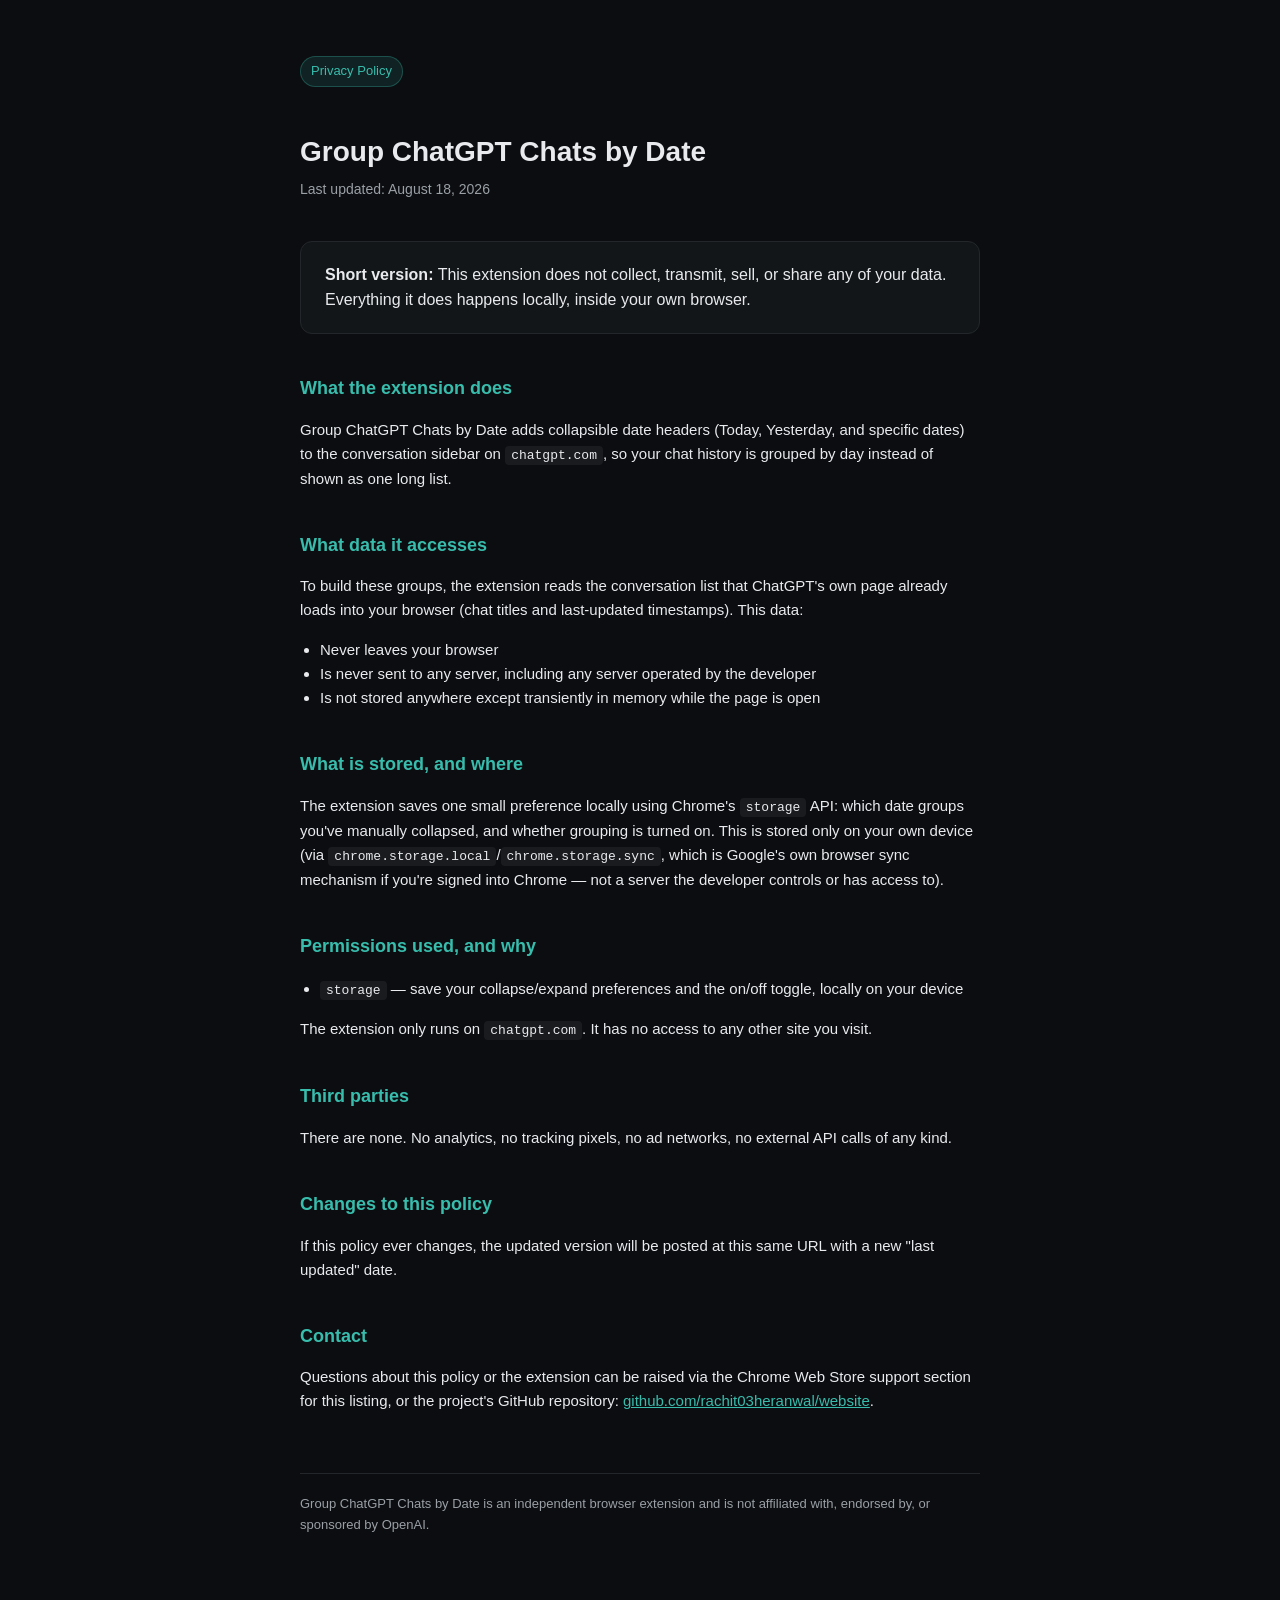
==== privacy/Group-ChatGPT-Chats-by-Date.html @ 50bde5b6 "Group-ChatGPT-Chats-by-Date.html" ====
<!DOCTYPE html>
<html lang="en">
<head>
<meta charset="UTF-8">
<meta name="viewport" content="width=device-width, initial-scale=1.0">
<title>Privacy Policy — Group ChatGPT Chats by Date</title>
<style>
  :root {
    --bg: #0b0d10;
    --card: #131619;
    --text: #e8eaed;
    --muted: #9aa0a6;
    --accent: #38bdad;
    --border: #23272b;
  }
  * { box-sizing: border-box; }
  body {
    margin: 0;
    font-family: -apple-system, BlinkMacSystemFont, "Segoe UI", Roboto, Helvetica, Arial, sans-serif;
    background: var(--bg);
    color: var(--text);
    line-height: 1.6;
  }
  .wrap {
    max-width: 720px;
    margin: 0 auto;
    padding: 56px 20px 100px;
  }
  h1 {
    font-size: 28px;
    margin-bottom: 4px;
  }
  .updated {
    color: var(--muted);
    font-size: 14px;
    margin-bottom: 40px;
  }
  h2 {
    font-size: 18px;
    margin-top: 40px;
    margin-bottom: 10px;
    color: var(--accent);
  }
  p, li {
    color: var(--text);
    font-size: 15px;
  }
  ul {
    padding-left: 20px;
  }
  .card {
    background: var(--card);
    border: 1px solid var(--border);
    border-radius: 12px;
    padding: 20px 24px;
    margin: 24px 0;
  }
  .badge {
    display: inline-block;
    background: rgba(56,189,173,0.12);
    color: var(--accent);
    border: 1px solid rgba(56,189,173,0.3);
    padding: 4px 10px;
    border-radius: 999px;
    font-size: 13px;
    margin-bottom: 24px;
  }
  a { color: var(--accent); }
  footer {
    margin-top: 60px;
    color: var(--muted);
    font-size: 13px;
    border-top: 1px solid var(--border);
    padding-top: 20px;
  }
  code {
    background: rgba(255,255,255,0.06);
    padding: 2px 6px;
    border-radius: 4px;
    font-size: 13px;
  }
</style>
</head>
<body>
  <div class="wrap">
    <div class="badge">Privacy Policy</div>
    <h1>Group ChatGPT Chats by Date</h1>
    <div class="updated">Last updated: August 18, 2026</div>
    <div class="card">
      <strong>Short version:</strong> This extension does not collect, transmit, sell, or share any of your
      data. Everything it does happens locally, inside your own browser.
    </div>
    <h2>What the extension does</h2>
    <p>
      Group ChatGPT Chats by Date adds collapsible date headers (Today, Yesterday, and specific dates) to
      the conversation sidebar on <code>chatgpt.com</code>, so your chat history is grouped by day instead
      of shown as one long list.
    </p>
    <h2>What data it accesses</h2>
    <p>
      To build these groups, the extension reads the conversation list that ChatGPT's own page already
      loads into your browser (chat titles and last-updated timestamps). This data:
    </p>
    <ul>
      <li>Never leaves your browser</li>
      <li>Is never sent to any server, including any server operated by the developer</li>
      <li>Is not stored anywhere except transiently in memory while the page is open</li>
    </ul>
    <h2>What is stored, and where</h2>
    <p>
      The extension saves one small preference locally using Chrome's <code>storage</code> API:
      which date groups you've manually collapsed, and whether grouping is turned on. This is stored
      only on your own device (via <code>chrome.storage.local</code>/<code>chrome.storage.sync</code>,
      which is Google's own browser sync mechanism if you're signed into Chrome — not a server the
      developer controls or has access to).
    </p>
    <h2>Permissions used, and why</h2>
    <ul>
      <li><code>storage</code> — save your collapse/expand preferences and the on/off toggle, locally on
        your device</li>
    </ul>
    <p>
      The extension only runs on <code>chatgpt.com</code>. It has no access to any other site you visit.
    </p>
    <h2>Third parties</h2>
    <p>
      There are none. No analytics, no tracking pixels, no ad networks, no external API calls of any kind.
    </p>
    <h2>Changes to this policy</h2>
    <p>
      If this policy ever changes, the updated version will be posted at this same URL with a new
      "last updated" date.
    </p>
    <h2>Contact</h2>
    <p>
      Questions about this policy or the extension can be raised via the Chrome Web Store support
      section for this listing, or the project's GitHub repository:
      <a href="https://github.com/rachit03heranwal/website">github.com/rachit03heranwal/website</a>.
    </p>
    <footer>
      Group ChatGPT Chats by Date is an independent browser extension and is not affiliated with,
      endorsed by, or sponsored by OpenAI.
    </footer>
  </div>
</body>
</html>
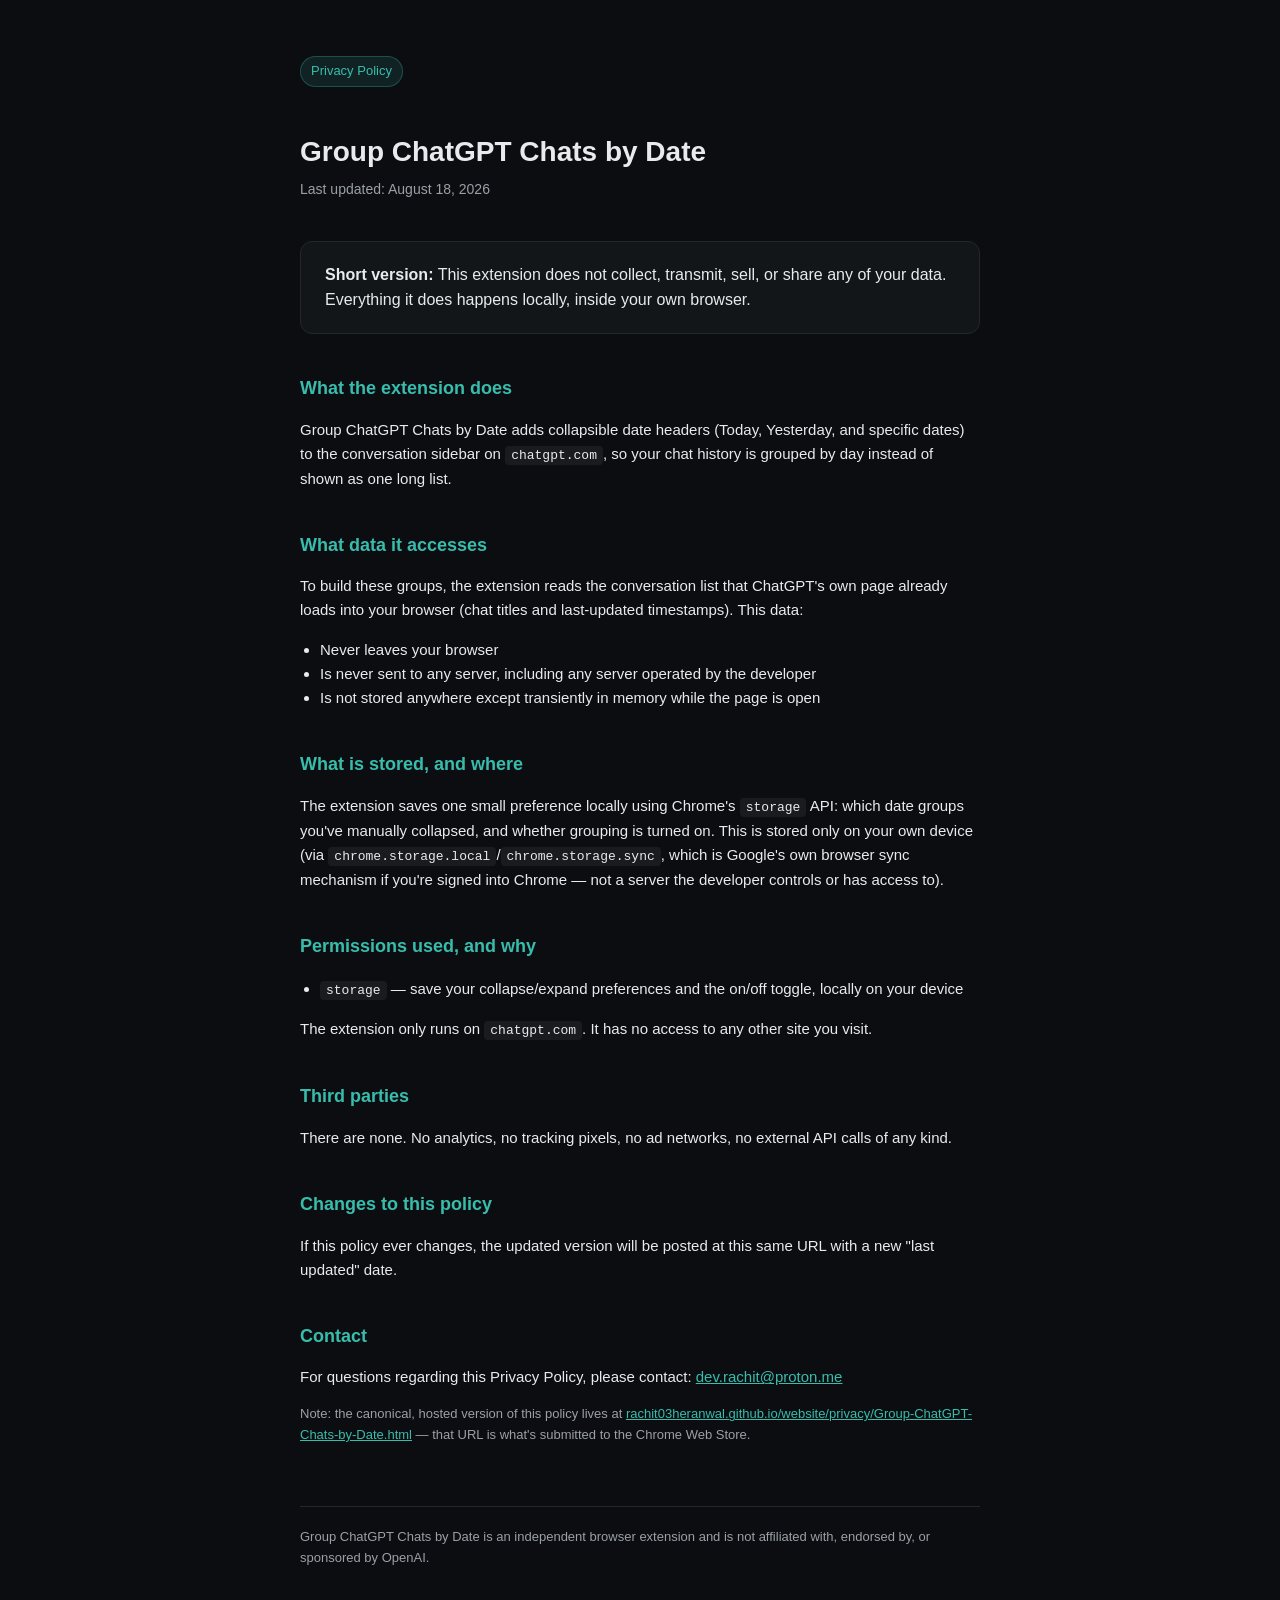
==== commit 97e361f0: "Update Group-ChatGPT-Chats-by-Date.html" ====
--- a/privacy/Group-ChatGPT-Chats-by-Date.html
+++ b/privacy/Group-ChatGPT-Chats-by-Date.html
@@ -131,12 +131,17 @@
       If this policy ever changes, the updated version will be posted at this same URL with a new
       "last updated" date.
     </p>
-    <h2>Contact</h2>
+   <h2>Contact</h2>
     <p>
-      Questions about this policy or the extension can be raised via the Chrome Web Store support
-      section for this listing, or the project's GitHub repository:
-      <a href="https://github.com/rachit03heranwal/website">github.com/rachit03heranwal/website</a>.
-    </p>
+       For questions regarding this Privacy Policy, please contact:
+       <a href="mailto:dev.rachit@proton.me">dev.rachit@proton.me</a>
+     </p>
+     <p style="color: var(--muted); font-size: 13px;">
+       Note: the canonical, hosted version of this policy lives at
+       <a href="https://rachit03heranwal.github.io/website/privacy/Group-ChatGPT-Chats-by-Date.html">rachit03heranwal.github.io/website/privacy/Group-ChatGPT-Chats-by-Date.html</a>
+       — that URL is what's submitted to the Chrome Web Store.
+     </p>
+
     <footer>
       Group ChatGPT Chats by Date is an independent browser extension and is not affiliated with,
       endorsed by, or sponsored by OpenAI.
